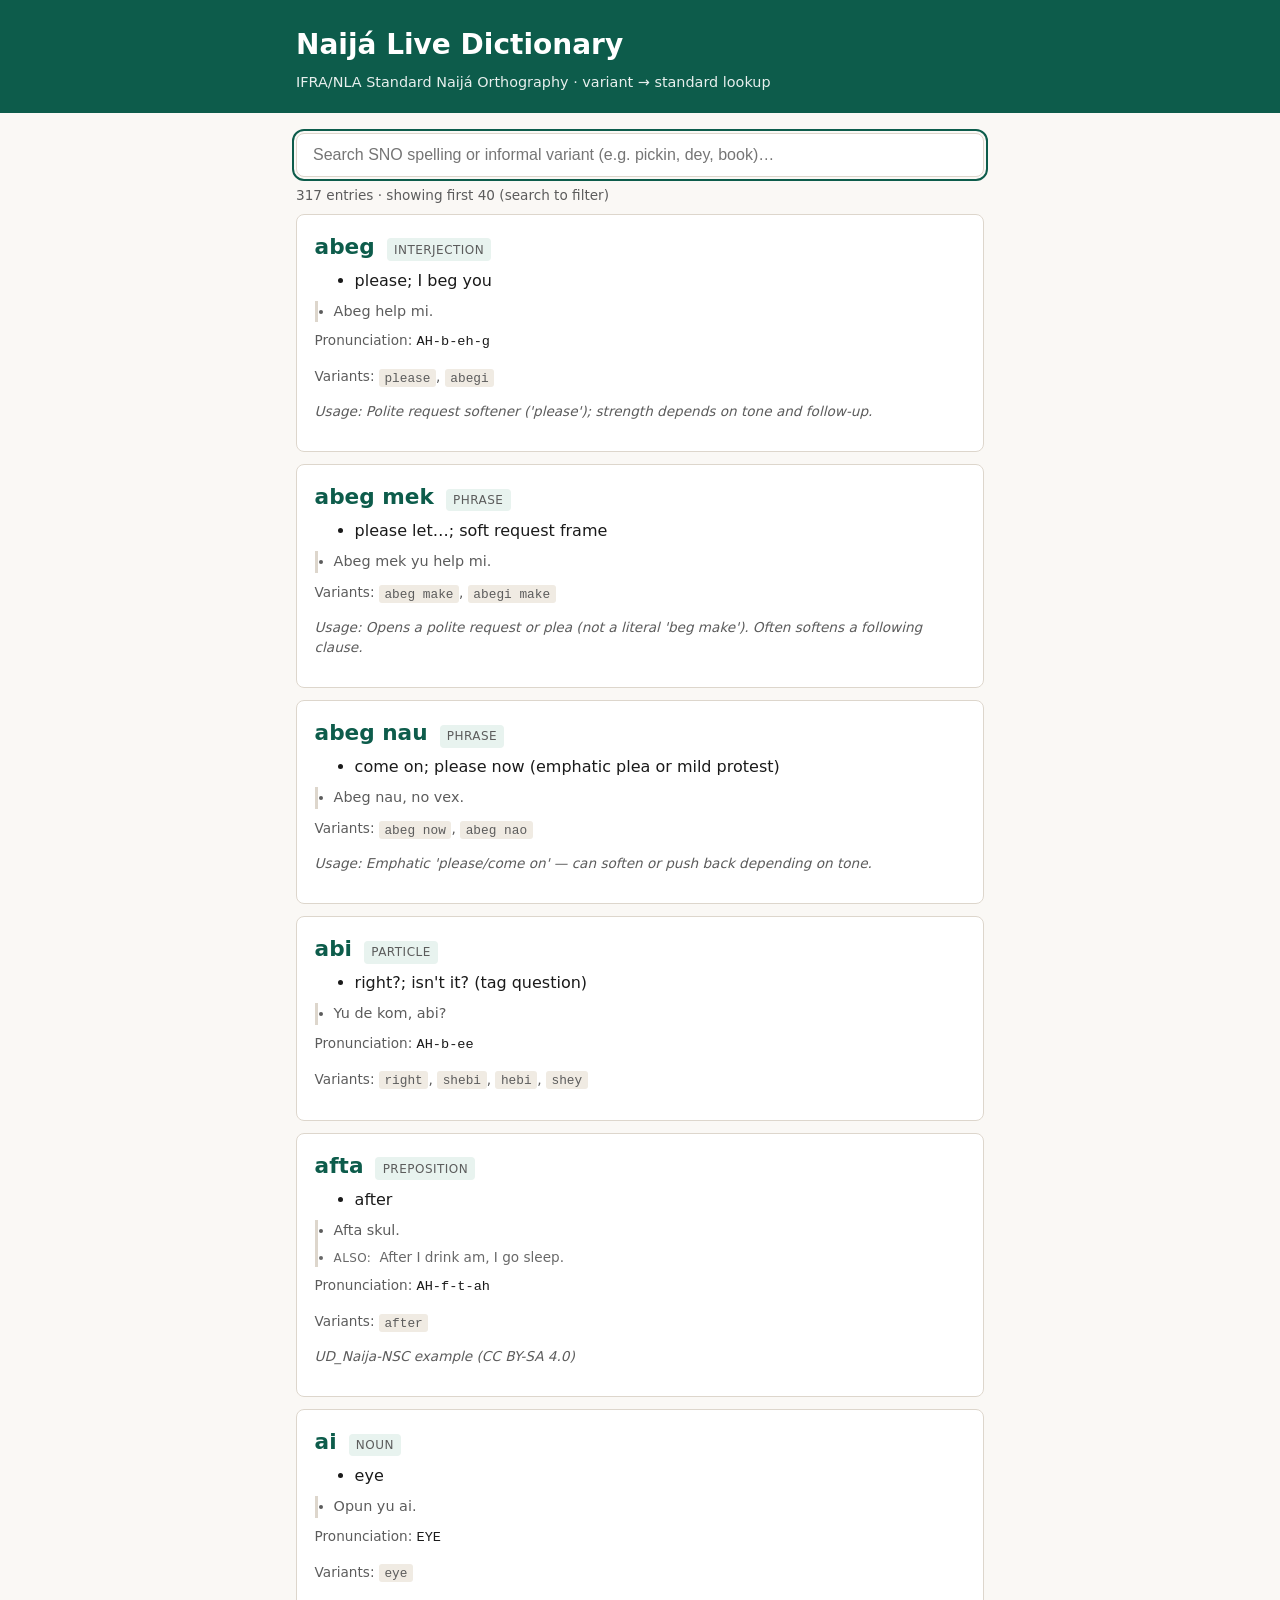
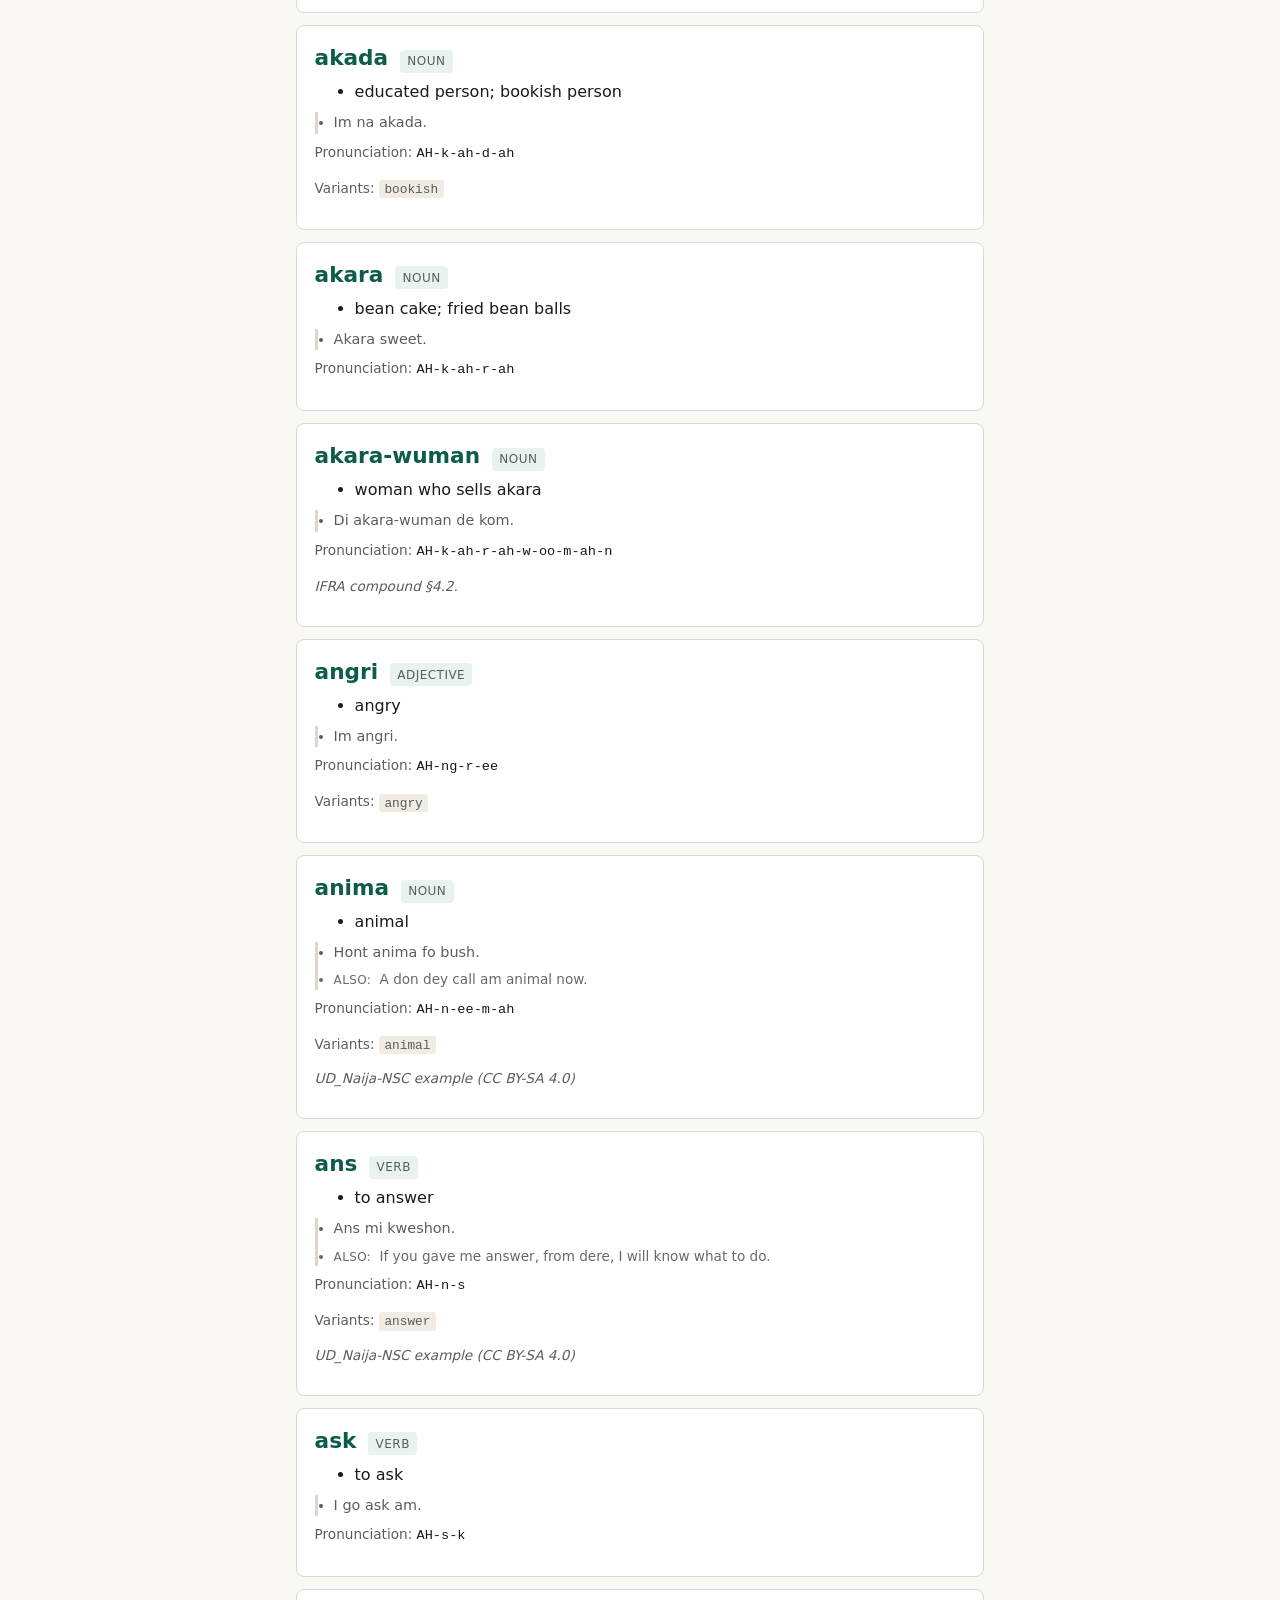
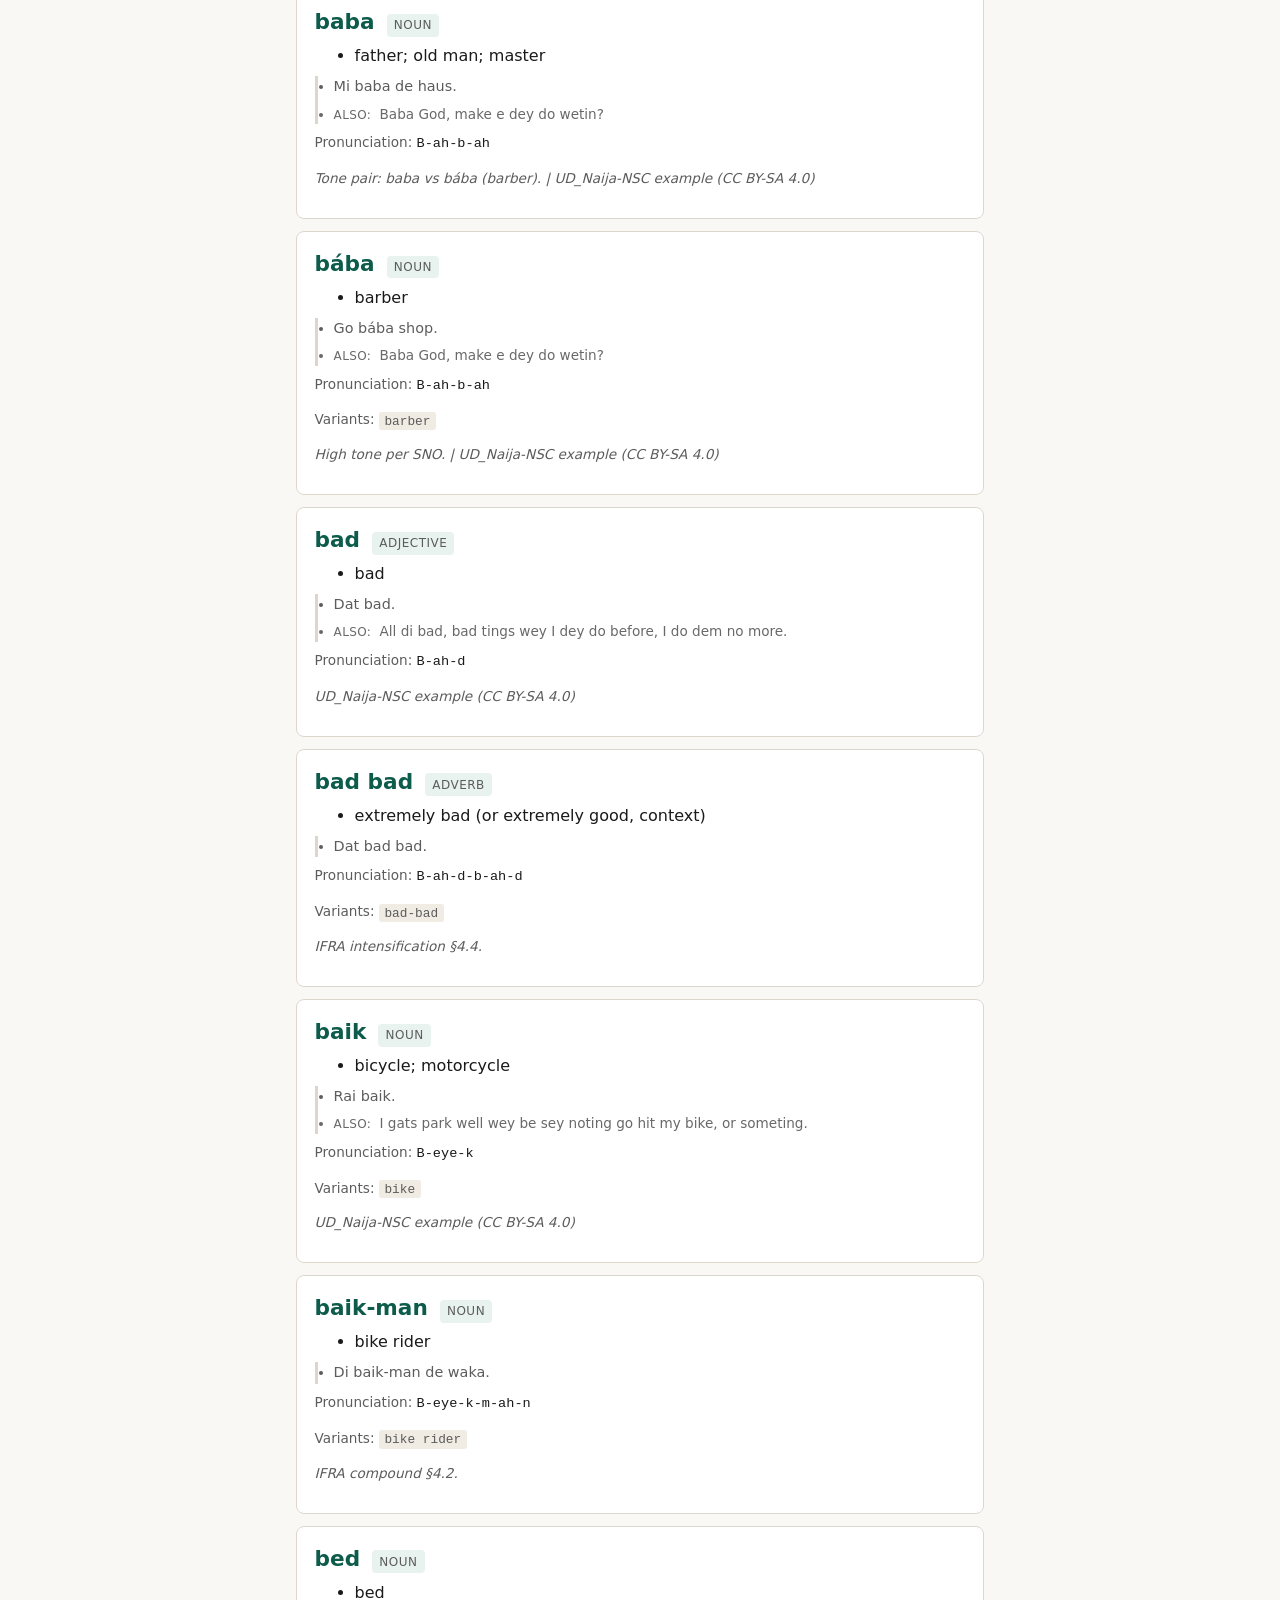
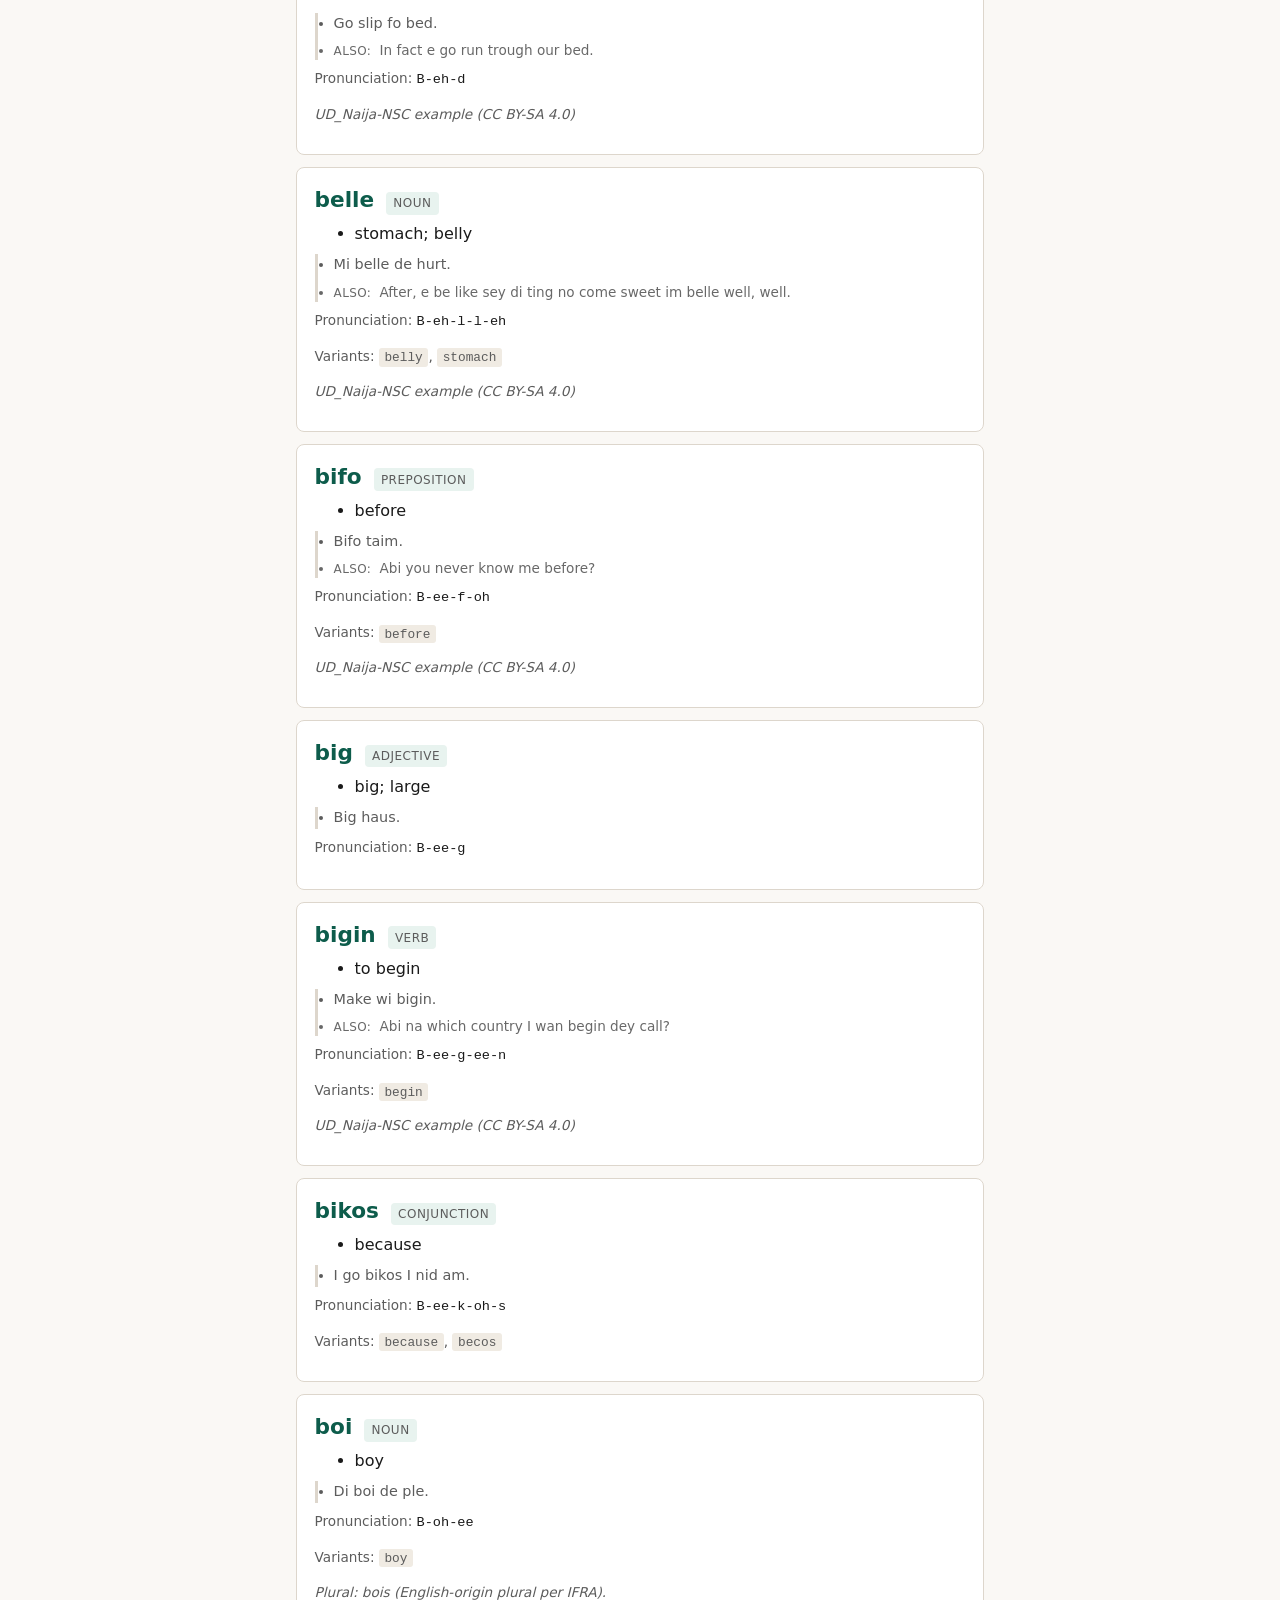
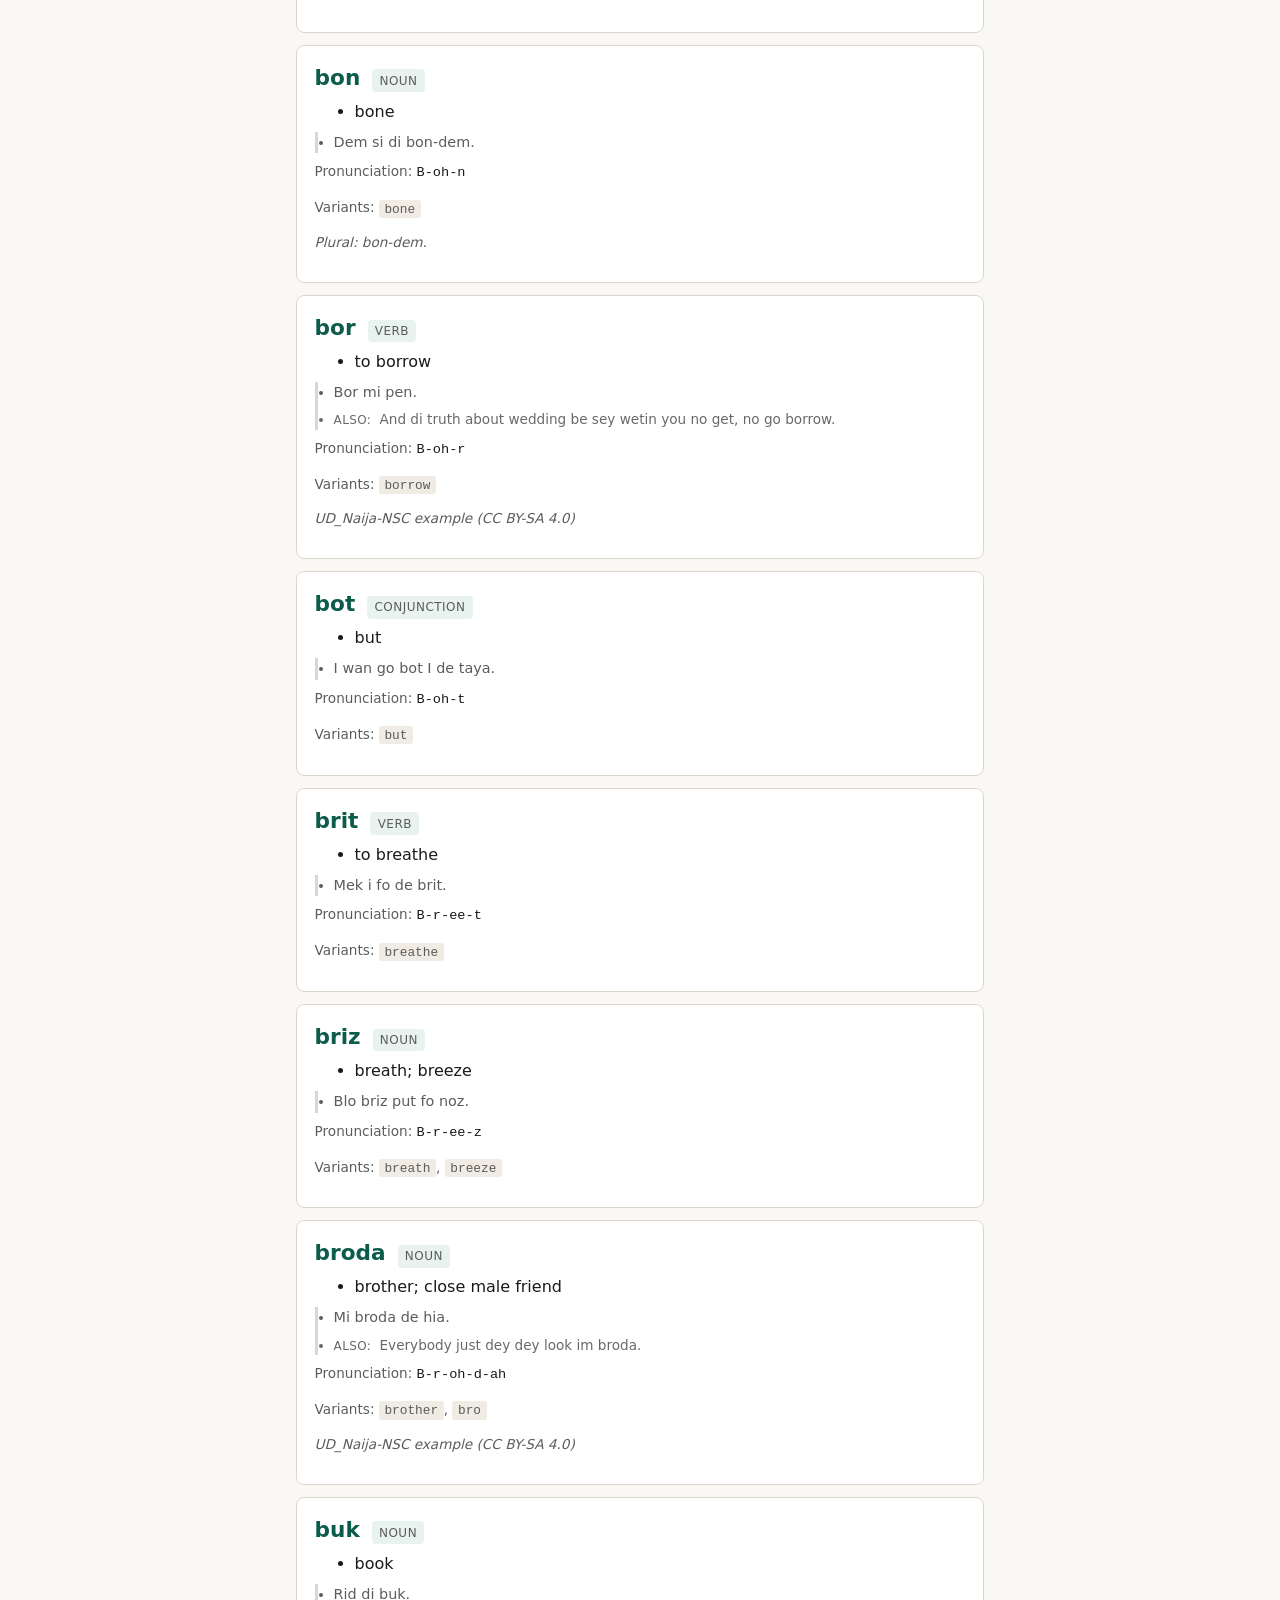
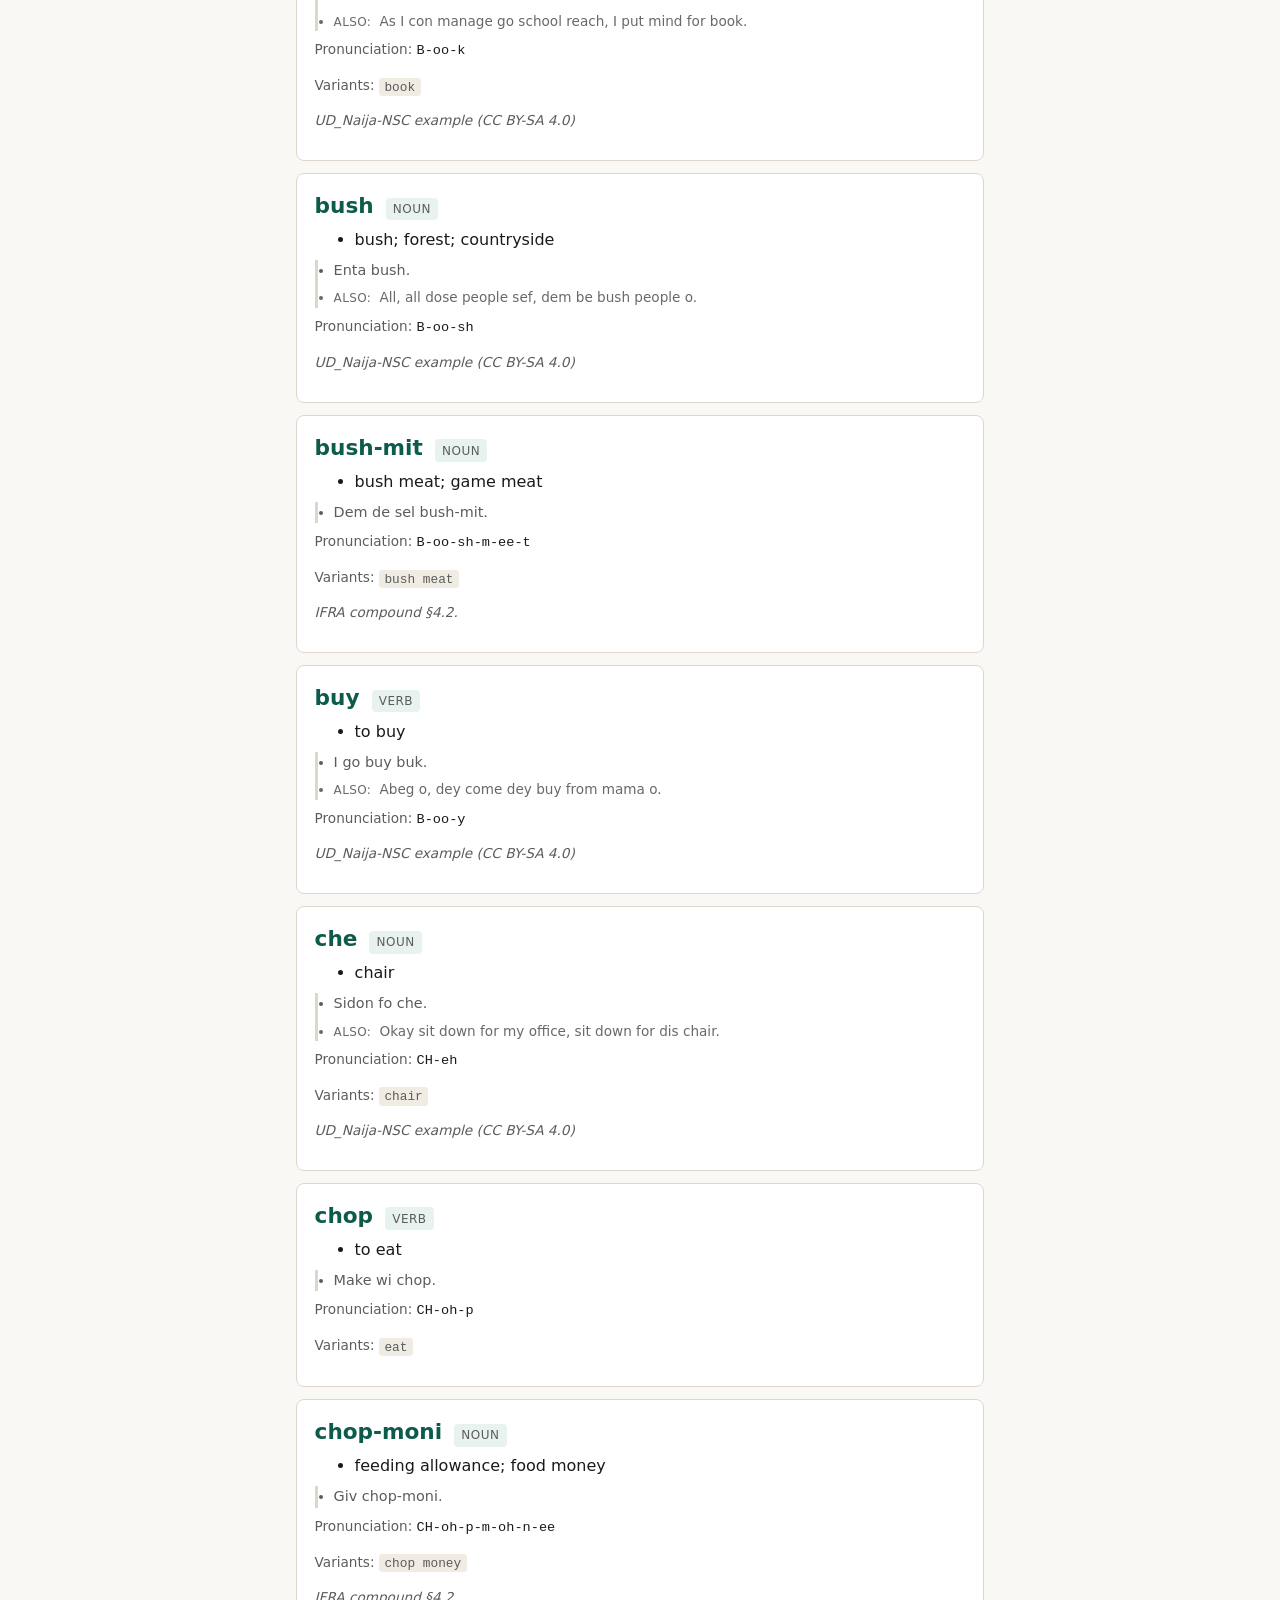
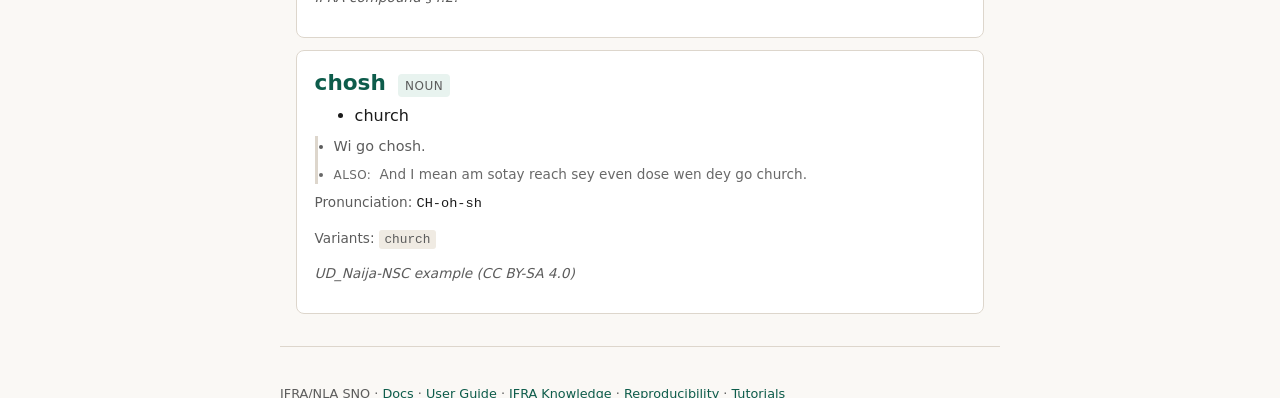
==== web/index.html @ 5d5e9d36 "Publish the Naija Live Dictionary as its own repository. Separate this project from the parent Husse" ====
<!DOCTYPE html>
<html lang="en">
<head>
  <meta charset="utf-8">
  <meta name="viewport" content="width=device-width, initial-scale=1">
  <title>Naijá Live Dictionary — IFRA SNO</title>
  <link rel="stylesheet" href="style.css">
</head>
<body>
  <header class="header">
    <div class="wrap">
      <h1>Naijá Live Dictionary</h1>
      <p class="tagline">IFRA/NLA Standard Naijá Orthography · variant → standard lookup</p>
    </div>
  </header>

  <main class="wrap">
    <section class="search-panel" aria-label="Search dictionary">
      <label for="q" class="sr-only">Search word or variant spelling</label>
      <input
        id="q"
        type="search"
        placeholder="Search SNO spelling or informal variant (e.g. pickin, dey, book)…"
        autocomplete="off"
        autofocus
      >
      <p id="status" class="status" aria-live="polite"></p>
    </section>

    <section id="redirect" class="redirect hidden" aria-live="polite"></section>
    <section id="results" class="results" aria-label="Search results"></section>
  </main>

  <footer class="footer wrap">
    <p>IFRA/NLA SNO · <a href="docs/">Docs</a> · <a href="docs/user/">User Guide</a> · <a href="docs/ifra/">IFRA Knowledge</a> · <a href="docs/repro/">Reproducibility</a> · <a href="docs/tutorials/">Tutorials</a></p>
    <p>Also: <a href="../docs/manuscripts/naija-live-dictionary.md">Manuscript</a> · <a href="../docs/citation-pack.md">Citations</a> · <a href="../docs/d4-public-release-licensing.md">Licensing</a> · <a href="../export/naija-dictionary.lex0.xml">TEI export</a></p>
    <p class="footer-note">Not affiliated with IFRA Nigeria. Orthography follows the IFRA/NLA Standard Naijá Orthography (2010).</p>
  </footer>

  <script src="app.js"></script>
</body>
</html>
---- web/style.css ----
:root {
  --bg: #faf8f5;
  --surface: #fff;
  --text: #1a1a1a;
  --muted: #5c5c5c;
  --accent: #0d5c4b;
  --accent-light: #e8f3ef;
  --border: #ddd6cc;
  --redirect: #7a4f01;
  --redirect-bg: #fff8eb;
  --radius: 8px;
  --font: system-ui, -apple-system, "Segoe UI", Roboto, sans-serif;
}

* { box-sizing: border-box; }

body {
  margin: 0;
  font-family: var(--font);
  background: var(--bg);
  color: var(--text);
  line-height: 1.5;
}

.wrap { max-width: 720px; margin: 0 auto; padding: 0 1rem; }

.header {
  background: var(--accent);
  color: #fff;
  padding: 1.5rem 0 1.25rem;
}

.header h1 { margin: 0; font-size: 1.5rem; font-weight: 700; }
.tagline { margin: 0.35rem 0 0; opacity: 0.9; font-size: 0.9rem; }

.search-panel { padding: 1.25rem 0 0.5rem; }

#q {
  width: 100%;
  padding: 0.75rem 1rem;
  font-size: 1rem;
  border: 1px solid var(--border);
  border-radius: var(--radius);
  background: var(--surface);
}

#q:focus {
  outline: 2px solid var(--accent);
  outline-offset: 2px;
}

.status { font-size: 0.85rem; color: var(--muted); min-height: 1.25rem; margin: 0.5rem 0 0; }

.redirect {
  background: var(--redirect-bg);
  border: 1px solid #e6c88a;
  border-radius: var(--radius);
  padding: 0.75rem 1rem;
  margin-bottom: 1rem;
  color: var(--redirect);
  font-size: 0.95rem;
}

.redirect strong { color: var(--text); }

.redirect .linkish {
  background: none;
  border: none;
  padding: 0;
  font: inherit;
  color: var(--accent);
  cursor: pointer;
  text-decoration: underline;
}

.hidden { display: none; }

.results { display: flex; flex-direction: column; gap: 0.75rem; padding-bottom: 2rem; }

.card {
  background: var(--surface);
  border: 1px solid var(--border);
  border-radius: var(--radius);
  padding: 1rem 1.1rem;
}

.card-head {
  display: flex;
  flex-wrap: wrap;
  align-items: baseline;
  gap: 0.5rem 0.75rem;
  margin-bottom: 0.35rem;
}

.lemma {
  font-size: 1.35rem;
  font-weight: 700;
  color: var(--accent);
}

.pos {
  font-size: 0.75rem;
  text-transform: uppercase;
  letter-spacing: 0.04em;
  color: var(--muted);
  background: var(--accent-light);
  padding: 0.15rem 0.45rem;
  border-radius: 4px;
}

.defs { margin: 0.35rem 0; }
.defs li { margin: 0.15rem 0; }

.examples {
  margin: 0.5rem 0 0;
  padding-left: 1rem;
  font-size: 0.9rem;
  color: var(--muted);
  border-left: 3px solid var(--border);
}

.examples .example-secondary {
  margin-top: 0.35rem;
  font-size: 0.85rem;
  opacity: 0.92;
}

.examples .ex-label {
  font-size: 0.75rem;
  text-transform: uppercase;
  letter-spacing: 0.03em;
  margin-right: 0.25rem;
  color: var(--muted);
}

.variants {
  margin-top: 0.6rem;
  font-size: 0.85rem;
  color: var(--muted);
}

.variants code {
  background: #f0ebe3;
  padding: 0.1rem 0.35rem;
  border-radius: 3px;
  font-size: 0.8rem;
}

.pron {
  margin-top: 0.5rem;
  font-size: 0.85rem;
  color: var(--muted);
}

.pron-hint {
  font-family: ui-monospace, "Cascadia Code", Consolas, monospace;
  color: var(--text);
}

.notes {
  margin-top: 0.5rem;
  font-size: 0.85rem;
  font-style: italic;
  color: var(--muted);
}

.footer {
  padding: 1.5rem 0 2rem;
  font-size: 0.8rem;
  color: var(--muted);
  border-top: 1px solid var(--border);
}

.footer a { color: var(--accent); }

.footer-note {
  margin: 0.35rem 0 0;
  font-size: 0.8rem;
  opacity: 0.85;
}

.sr-only {
  position: absolute;
  width: 1px;
  height: 1px;
  padding: 0;
  margin: -1px;
  overflow: hidden;
  clip: rect(0, 0, 0, 0);
  border: 0;
}

.empty a { color: var(--accent); }

.err-detail {
  display: block;
  margin-top: 0.75rem;
  font-size: 0.8rem;
  opacity: 0.85;
}

@media (min-width: 600px) {
  .header h1 { font-size: 1.75rem; }
}
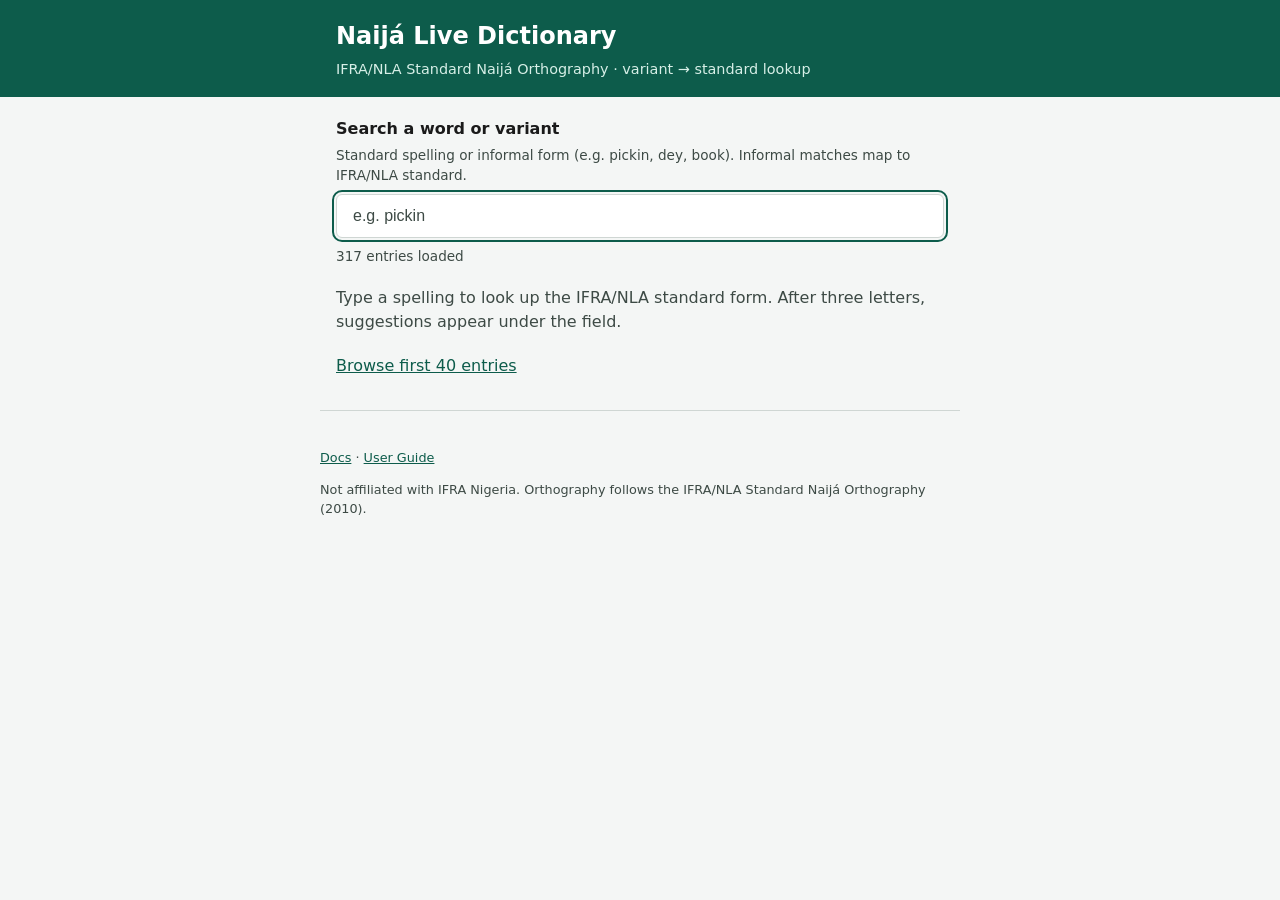
==== commit b89299c8: "Make lookup the first screen instead of a 40-entry dump. Visible label, in-flow suggestions after th" ====
--- a/web/index.html
+++ b/web/index.html
@@ -16,14 +16,22 @@
 
   <main class="wrap">
     <section class="search-panel" aria-label="Search dictionary">
-      <label for="q" class="sr-only">Search word or variant spelling</label>
+      <label for="q">Search a word or variant</label>
+      <p id="q-hint" class="field-hint">Standard spelling or informal form (e.g. pickin, dey, book). Informal matches map to IFRA/NLA standard.</p>
       <input
         id="q"
         type="search"
-        placeholder="Search SNO spelling or informal variant (e.g. pickin, dey, book)…"
+        placeholder="e.g. pickin"
         autocomplete="off"
+        autocorrect="off"
+        spellcheck="false"
+        aria-describedby="q-hint"
+        aria-autocomplete="list"
+        aria-controls="suggest"
+        aria-expanded="false"
         autofocus
       >
+      <ul id="suggest" class="suggest hidden" role="listbox" aria-label="Spelling suggestions"></ul>
       <p id="status" class="status" aria-live="polite"></p>
     </section>
 
@@ -32,8 +40,7 @@
   </main>
 
   <footer class="footer wrap">
-    <p>IFRA/NLA SNO · <a href="docs/">Docs</a> · <a href="docs/user/">User Guide</a> · <a href="docs/ifra/">IFRA Knowledge</a> · <a href="docs/repro/">Reproducibility</a> · <a href="docs/tutorials/">Tutorials</a></p>
-    <p>Also: <a href="../docs/manuscripts/naija-live-dictionary.md">Manuscript</a> · <a href="../docs/citation-pack.md">Citations</a> · <a href="../docs/d4-public-release-licensing.md">Licensing</a> · <a href="../export/naija-dictionary.lex0.xml">TEI export</a></p>
+    <p><a href="docs/">Docs</a> · <a href="docs/user/">User Guide</a></p>
     <p class="footer-note">Not affiliated with IFRA Nigeria. Orthography follows the IFRA/NLA Standard Naijá Orthography (2010).</p>
   </footer>
 
--- a/web/style.css
+++ b/web/style.css
@@ -1,15 +1,15 @@
 :root {
-  --bg: #faf8f5;
+  --bg: #f4f6f5;
   --surface: #fff;
   --text: #1a1a1a;
-  --muted: #5c5c5c;
+  --muted: #3d4a45;
   --accent: #0d5c4b;
   --accent-light: #e8f3ef;
-  --border: #ddd6cc;
+  --border: #cfd6d3;
   --redirect: #7a4f01;
   --redirect-bg: #fff8eb;
-  --radius: 8px;
-  --font: system-ui, -apple-system, "Segoe UI", Roboto, sans-serif;
+  --radius: 6px;
+  --font: system-ui, -apple-system, "Segoe UI", sans-serif;
 }
 
 * { box-sizing: border-box; }
@@ -22,18 +22,40 @@
   line-height: 1.5;
 }
 
-.wrap { max-width: 720px; margin: 0 auto; padding: 0 1rem; }
+.wrap { max-width: 40rem; margin: 0 auto; padding: 0 1rem; }
 
 .header {
   background: var(--accent);
   color: #fff;
-  padding: 1.5rem 0 1.25rem;
-}
-
-.header h1 { margin: 0; font-size: 1.5rem; font-weight: 700; }
-.tagline { margin: 0.35rem 0 0; opacity: 0.9; font-size: 0.9rem; }
+  padding: 1.15rem 0 1rem;
+}
+
+.header h1 {
+  margin: 0;
+  font-size: 1.35rem;
+  font-weight: 600;
+  text-wrap: balance;
+}
+
+.tagline {
+  margin: 0.3rem 0 0;
+  font-size: 0.9rem;
+  color: #d7efe7;
+}
 
 .search-panel { padding: 1.25rem 0 0.5rem; }
+
+.search-panel label {
+  display: block;
+  font-weight: 600;
+  margin-bottom: 0.25rem;
+}
+
+.field-hint {
+  margin: 0 0 0.5rem;
+  font-size: 0.85rem;
+  color: var(--muted);
+}
 
 #q {
   width: 100%;
@@ -42,11 +64,53 @@
   border: 1px solid var(--border);
   border-radius: var(--radius);
   background: var(--surface);
-}
-
-#q:focus {
+  color: var(--text);
+}
+
+#q::placeholder {
+  color: var(--muted);
+  opacity: 1;
+}
+
+#q:focus { outline: none; }
+
+#q:focus-visible {
   outline: 2px solid var(--accent);
   outline-offset: 2px;
+}
+
+.suggest {
+  list-style: none;
+  margin: 0.35rem 0 0;
+  padding: 0;
+  border: 1px solid var(--border);
+  border-radius: var(--radius);
+  background: var(--surface);
+}
+
+.suggest [role="option"] {
+  display: block;
+  width: 100%;
+  text-align: left;
+  padding: 0.55rem 0.85rem;
+  border: 0;
+  background: none;
+  font: inherit;
+  color: var(--text);
+  cursor: pointer;
+  border-bottom: 1px solid var(--border);
+}
+
+.suggest [role="option"]:last-child { border-bottom: 0; }
+
+.suggest [role="option"]:hover,
+.suggest [role="option"][aria-selected="true"] {
+  background: var(--accent-light);
+}
+
+.suggest [role="option"]:focus-visible {
+  outline: 2px solid var(--accent);
+  outline-offset: -2px;
 }
 
 .status { font-size: 0.85rem; color: var(--muted); min-height: 1.25rem; margin: 0.5rem 0 0; }
@@ -63,7 +127,8 @@
 
 .redirect strong { color: var(--text); }
 
-.redirect .linkish {
+.redirect .linkish,
+.text-btn {
   background: none;
   border: none;
   padding: 0;
@@ -73,7 +138,19 @@
   text-decoration: underline;
 }
 
+.redirect .linkish:hover,
+.text-btn:hover { text-decoration-thickness: 2px; }
+
+.redirect .linkish:focus-visible,
+.text-btn:focus-visible {
+  outline: 2px solid var(--accent);
+  outline-offset: 2px;
+}
+
 .hidden { display: none; }
+
+.idle { margin: 0.75rem 0 0.5rem; color: var(--muted); }
+.idle-actions { margin: 0; }
 
 .results { display: flex; flex-direction: column; gap: 0.75rem; padding-bottom: 2rem; }
 
@@ -94,7 +171,7 @@
 
 .lemma {
   font-size: 1.35rem;
-  font-weight: 700;
+  font-weight: 600;
   color: var(--accent);
 }
 
@@ -113,16 +190,14 @@
 
 .examples {
   margin: 0.5rem 0 0;
-  padding-left: 1rem;
+  padding-left: 1.1rem;
   font-size: 0.9rem;
   color: var(--muted);
-  border-left: 3px solid var(--border);
 }
 
 .examples .example-secondary {
   margin-top: 0.35rem;
   font-size: 0.85rem;
-  opacity: 0.92;
 }
 
 .examples .ex-label {
@@ -140,7 +215,7 @@
 }
 
 .variants code {
-  background: #f0ebe3;
+  background: var(--accent-light);
   padding: 0.1rem 0.35rem;
   border-radius: 3px;
   font-size: 0.8rem;
@@ -176,18 +251,6 @@
 .footer-note {
   margin: 0.35rem 0 0;
   font-size: 0.8rem;
-  opacity: 0.85;
-}
-
-.sr-only {
-  position: absolute;
-  width: 1px;
-  height: 1px;
-  padding: 0;
-  margin: -1px;
-  overflow: hidden;
-  clip: rect(0, 0, 0, 0);
-  border: 0;
 }
 
 .empty a { color: var(--accent); }
@@ -196,9 +259,8 @@
   display: block;
   margin-top: 0.75rem;
   font-size: 0.8rem;
-  opacity: 0.85;
 }
 
 @media (min-width: 600px) {
-  .header h1 { font-size: 1.75rem; }
-}
+  .header h1 { font-size: 1.5rem; }
+}
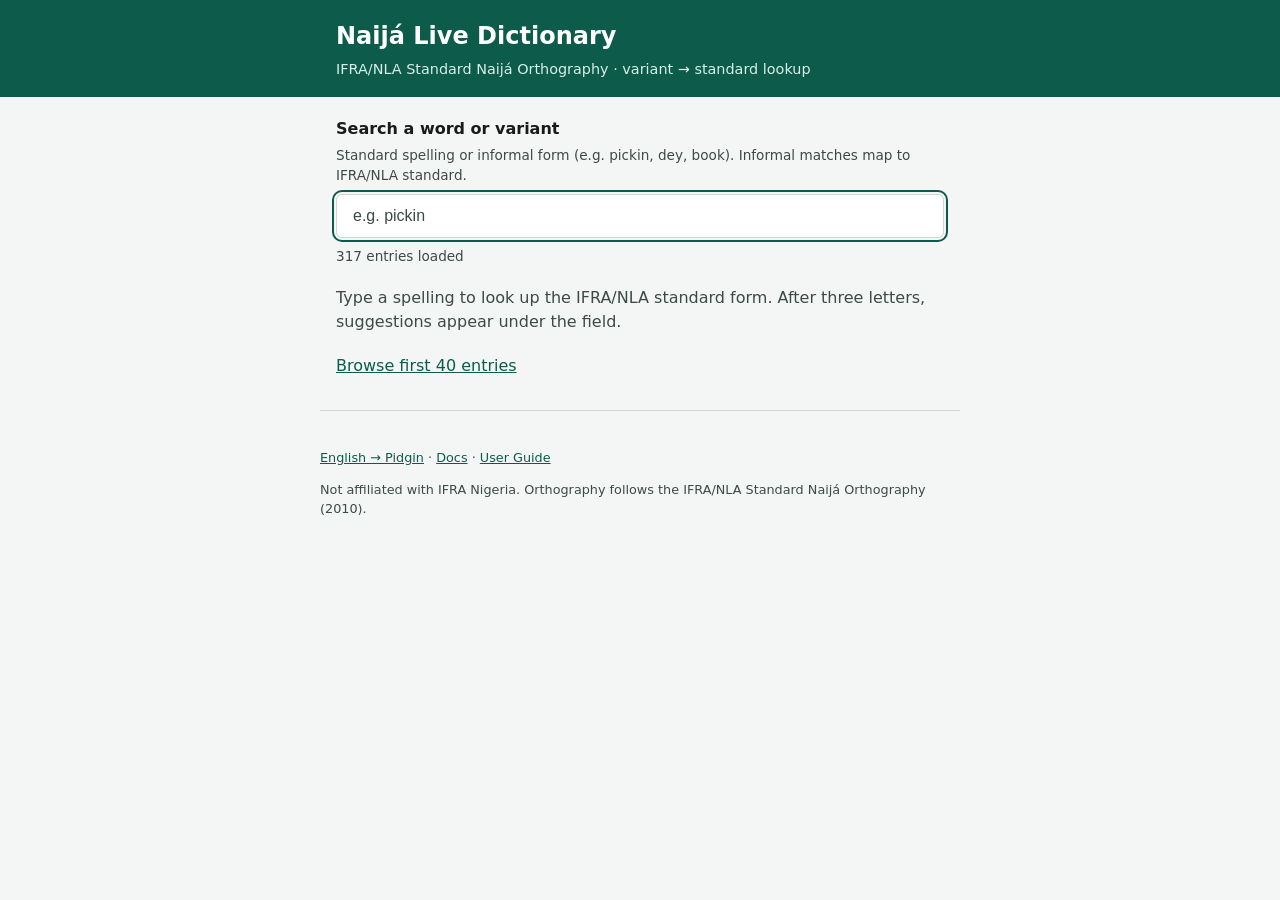
==== commit 10cd9c66: "Add Part II sentence tools with English-to-Pidgin as the primary UX. Ship rules/model normalizers, l" ====
--- a/web/index.html
+++ b/web/index.html
@@ -40,7 +40,7 @@
   </main>
 
   <footer class="footer wrap">
-    <p><a href="docs/">Docs</a> · <a href="docs/user/">User Guide</a></p>
+    <p><a href="normalize.html">English → Pidgin</a> · <a href="docs/">Docs</a> · <a href="docs/user/">User Guide</a></p>
     <p class="footer-note">Not affiliated with IFRA Nigeria. Orthography follows the IFRA/NLA Standard Naijá Orthography (2010).</p>
   </footer>
 
--- a/web/style.css
+++ b/web/style.css
@@ -261,6 +261,135 @@
   font-size: 0.8rem;
 }
 
+/* Normalize page (Part II-1) */
+#in {
+  width: 100%;
+  padding: 0.75rem 1rem;
+  font-size: 1rem;
+  font-family: inherit;
+  border: 1px solid var(--border);
+  border-radius: var(--radius);
+  background: var(--surface);
+  color: var(--text);
+  resize: vertical;
+  min-height: 6rem;
+}
+
+#in:focus { outline: none; }
+
+#in:focus-visible {
+  outline: 2px solid var(--accent);
+  outline-offset: 2px;
+}
+
+.normalize-actions {
+  margin: 0.75rem 0 0;
+  display: flex;
+  flex-wrap: wrap;
+  gap: 0.5rem 0.75rem;
+  align-items: center;
+}
+
+.backend-label {
+  font-weight: 600;
+  font-size: 0.9rem;
+}
+
+#backend {
+  font: inherit;
+  padding: 0.4rem 0.5rem;
+  border: 1px solid var(--border);
+  border-radius: var(--radius);
+  background: var(--surface);
+}
+
+.btn {
+  font: inherit;
+  font-weight: 600;
+  padding: 0.55rem 1.1rem;
+  border: 1px solid var(--accent);
+  border-radius: var(--radius);
+  background: var(--accent);
+  color: #fff;
+  cursor: pointer;
+}
+
+.btn:focus-visible {
+  outline: 2px solid var(--accent);
+  outline-offset: 2px;
+}
+
+.btn-secondary {
+  background: var(--surface);
+  color: var(--accent);
+}
+
+.btn:disabled {
+  opacity: 0.6;
+  cursor: wait;
+}
+
+.spell-fix {
+  margin: 1.25rem 0 0;
+  padding: 0.75rem 0 0;
+  border-top: 1px solid var(--border);
+  font-size: 0.9rem;
+}
+
+.spell-fix summary {
+  cursor: pointer;
+  font-weight: 600;
+  color: var(--muted);
+}
+
+.spell-fix[open] summary {
+  margin-bottom: 0.5rem;
+  color: var(--text);
+}
+
+.visually-hidden {
+  position: absolute;
+  width: 1px;
+  height: 1px;
+  padding: 0;
+  margin: -1px;
+  overflow: hidden;
+  clip: rect(0, 0, 0, 0);
+  white-space: nowrap;
+  border: 0;
+}
+
+.normalize-tokens .norm-model_edit { color: var(--accent); }
+.normalize-tokens .norm-model_nn { color: var(--redirect); }
+.normalize-tokens .norm-model_exact { color: var(--accent); }
+
+.normalize-out-label {
+  margin: 1rem 0 0.35rem;
+  font-size: 0.95rem;
+  font-weight: 600;
+}
+
+.normalize-out {
+  margin: 0;
+  padding: 0.85rem 1rem;
+  background: var(--surface);
+  border: 1px solid var(--border);
+  border-radius: var(--radius);
+  white-space: pre-wrap;
+  word-break: break-word;
+}
+
+.normalize-tokens {
+  margin: 0.75rem 0 0;
+  padding-left: 1.25rem;
+  font-size: 0.85rem;
+  color: var(--muted);
+}
+
+.normalize-tokens .norm-exact { color: var(--accent); }
+.normalize-tokens .norm-fuzzy { color: var(--redirect); }
+.normalize-tokens .norm-unknown { color: var(--text); }
+
 @media (min-width: 600px) {
   .header h1 { font-size: 1.5rem; }
 }
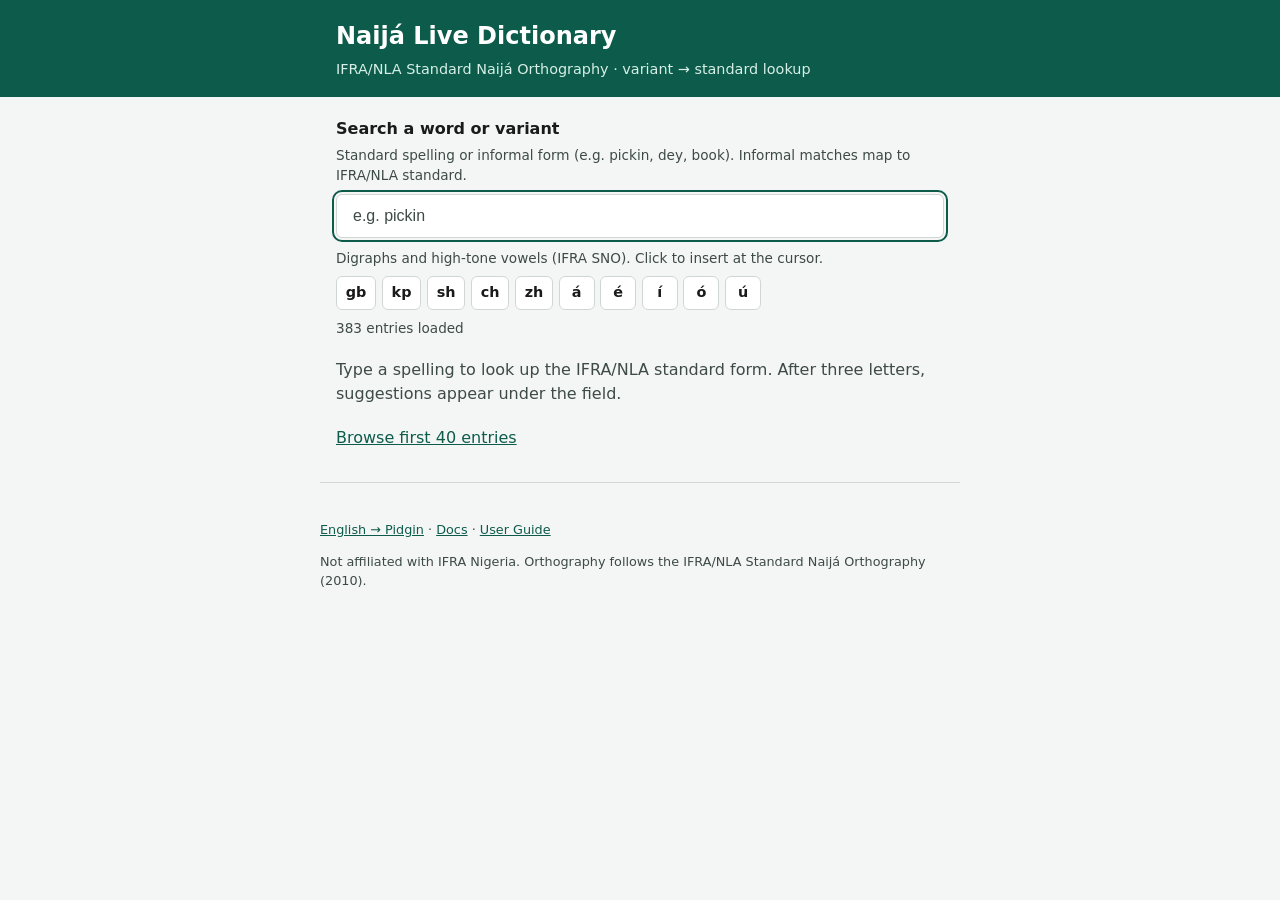
==== commit ae60ccae: "Add II-4 web compose assist for SNO digraphs and prefix suggest." ====
--- a/web/index.html
+++ b/web/index.html
@@ -25,12 +25,18 @@
         autocomplete="off"
         autocorrect="off"
         spellcheck="false"
-        aria-describedby="q-hint"
+        aria-describedby="q-hint compose-hint"
         aria-autocomplete="list"
         aria-controls="suggest"
         aria-expanded="false"
         autofocus
       >
+      <div class="compose-assist" aria-label="SNO compose assist">
+        <p id="compose-hint" class="field-hint">
+          Digraphs and high-tone vowels (IFRA SNO). Click to insert at the cursor.
+        </p>
+        <div id="compose-keys" class="compose-keys" role="group" aria-label="Digraph and tone inserts"></div>
+      </div>
       <ul id="suggest" class="suggest hidden" role="listbox" aria-label="Spelling suggestions"></ul>
       <p id="status" class="status" aria-live="polite"></p>
     </section>
@@ -44,6 +50,7 @@
     <p class="footer-note">Not affiliated with IFRA Nigeria. Orthography follows the IFRA/NLA Standard Naijá Orthography (2010).</p>
   </footer>
 
+  <script src="compose.js"></script>
   <script src="app.js"></script>
 </body>
 </html>
--- a/web/style.css
+++ b/web/style.css
@@ -282,6 +282,44 @@
   outline-offset: 2px;
 }
 
+.compose-assist {
+  margin: 0.65rem 0 0;
+}
+
+.compose-keys {
+  display: flex;
+  flex-wrap: wrap;
+  gap: 0.35rem;
+  margin: 0.35rem 0 0.25rem;
+}
+
+.compose-key {
+  font: inherit;
+  font-size: 0.9rem;
+  font-weight: 600;
+  padding: 0.3rem 0.55rem;
+  border: 1px solid var(--border);
+  border-radius: var(--radius);
+  background: var(--surface);
+  color: var(--text);
+  cursor: pointer;
+  min-width: 2.25rem;
+}
+
+.compose-key:hover {
+  border-color: var(--accent);
+}
+
+.compose-key:focus-visible {
+  outline: 2px solid var(--accent);
+  outline-offset: 2px;
+}
+
+.compose-assist .suggest {
+  position: relative;
+  margin-top: 0.35rem;
+}
+
 .normalize-actions {
   margin: 0.75rem 0 0;
   display: flex;
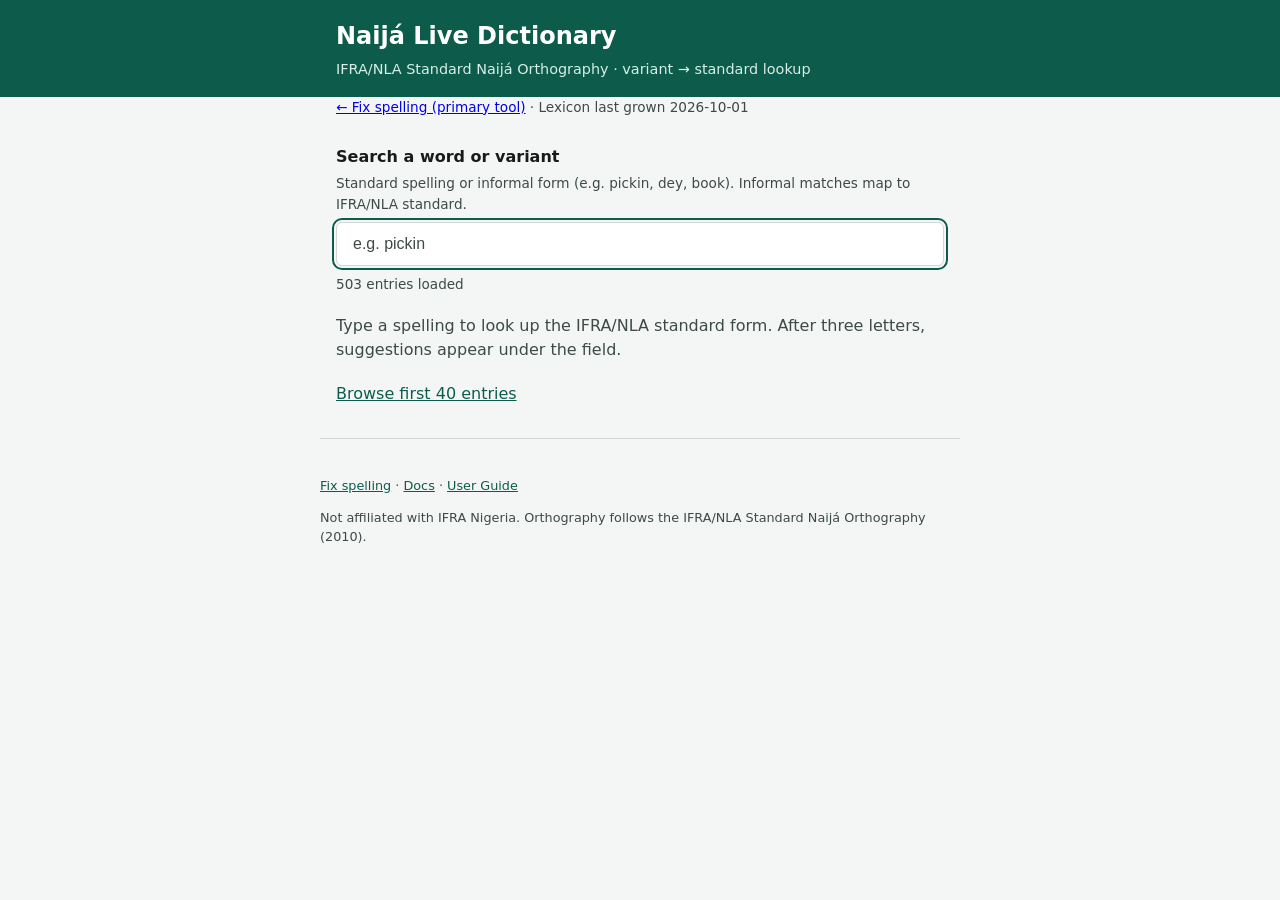
==== commit 5780c17e: "Realign North Star UX to Fix spelling primary and drop web compose." ====
--- a/web/index.html
+++ b/web/index.html
@@ -15,6 +15,10 @@
   </header>
 
   <main class="wrap">
+    <p class="field-hint">
+      <a href="normalize.html">← Fix spelling (primary tool)</a>
+      · <span id="last-grown"></span>
+    </p>
     <section class="search-panel" aria-label="Search dictionary">
       <label for="q">Search a word or variant</label>
       <p id="q-hint" class="field-hint">Standard spelling or informal form (e.g. pickin, dey, book). Informal matches map to IFRA/NLA standard.</p>
@@ -25,18 +29,12 @@
         autocomplete="off"
         autocorrect="off"
         spellcheck="false"
-        aria-describedby="q-hint compose-hint"
+        aria-describedby="q-hint"
         aria-autocomplete="list"
         aria-controls="suggest"
         aria-expanded="false"
         autofocus
       >
-      <div class="compose-assist" aria-label="SNO compose assist">
-        <p id="compose-hint" class="field-hint">
-          Digraphs and high-tone vowels (IFRA SNO). Click to insert at the cursor.
-        </p>
-        <div id="compose-keys" class="compose-keys" role="group" aria-label="Digraph and tone inserts"></div>
-      </div>
       <ul id="suggest" class="suggest hidden" role="listbox" aria-label="Spelling suggestions"></ul>
       <p id="status" class="status" aria-live="polite"></p>
     </section>
@@ -46,11 +44,10 @@
   </main>
 
   <footer class="footer wrap">
-    <p><a href="normalize.html">English → Pidgin</a> · <a href="docs/">Docs</a> · <a href="docs/user/">User Guide</a></p>
+    <p><a href="normalize.html">Fix spelling</a> · <a href="docs/">Docs</a> · <a href="docs/user/">User Guide</a></p>
     <p class="footer-note">Not affiliated with IFRA Nigeria. Orthography follows the IFRA/NLA Standard Naijá Orthography (2010).</p>
   </footer>
 
-  <script src="compose.js"></script>
   <script src="app.js"></script>
 </body>
 </html>
